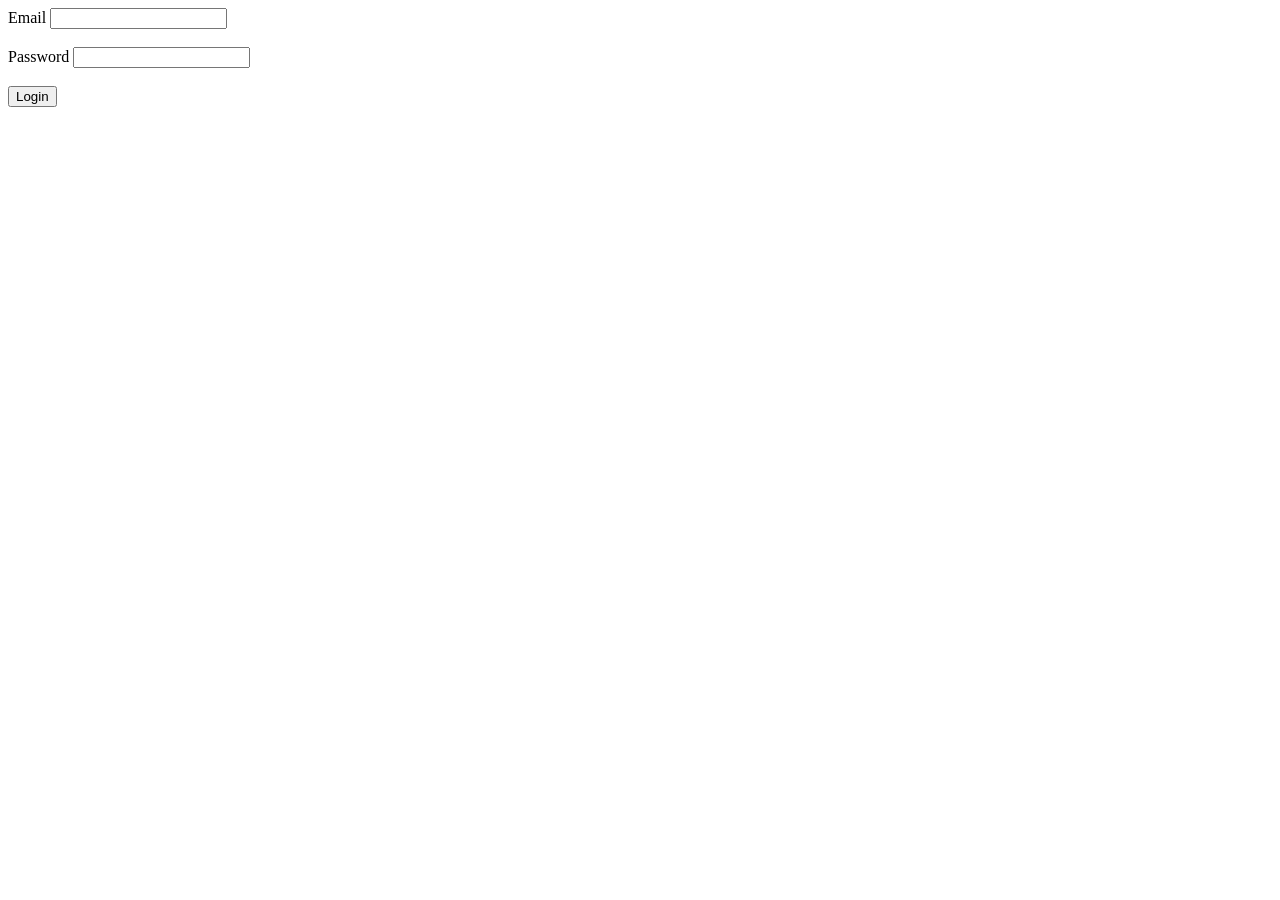
==== login.html @ 5e251002 "Add files via upload" ====
<!DOCTYPE html>
<html lang="en">
<head>
    <meta charset="UTF-8">
    <meta name="viewport" content="width=device-width, initial-scale=1.0">
    <title>Document</title>
</head>
<body>
    <form id="login" >
        <label for="email">Email</label>
        <input id="email" name="email" type="email" required />
        <br><br>
        <label for="password">Password</label>
        <input id="password" name="password" type="password" required />
        <br><br>
        <button type="submit">Login</button>
</body>
</html>
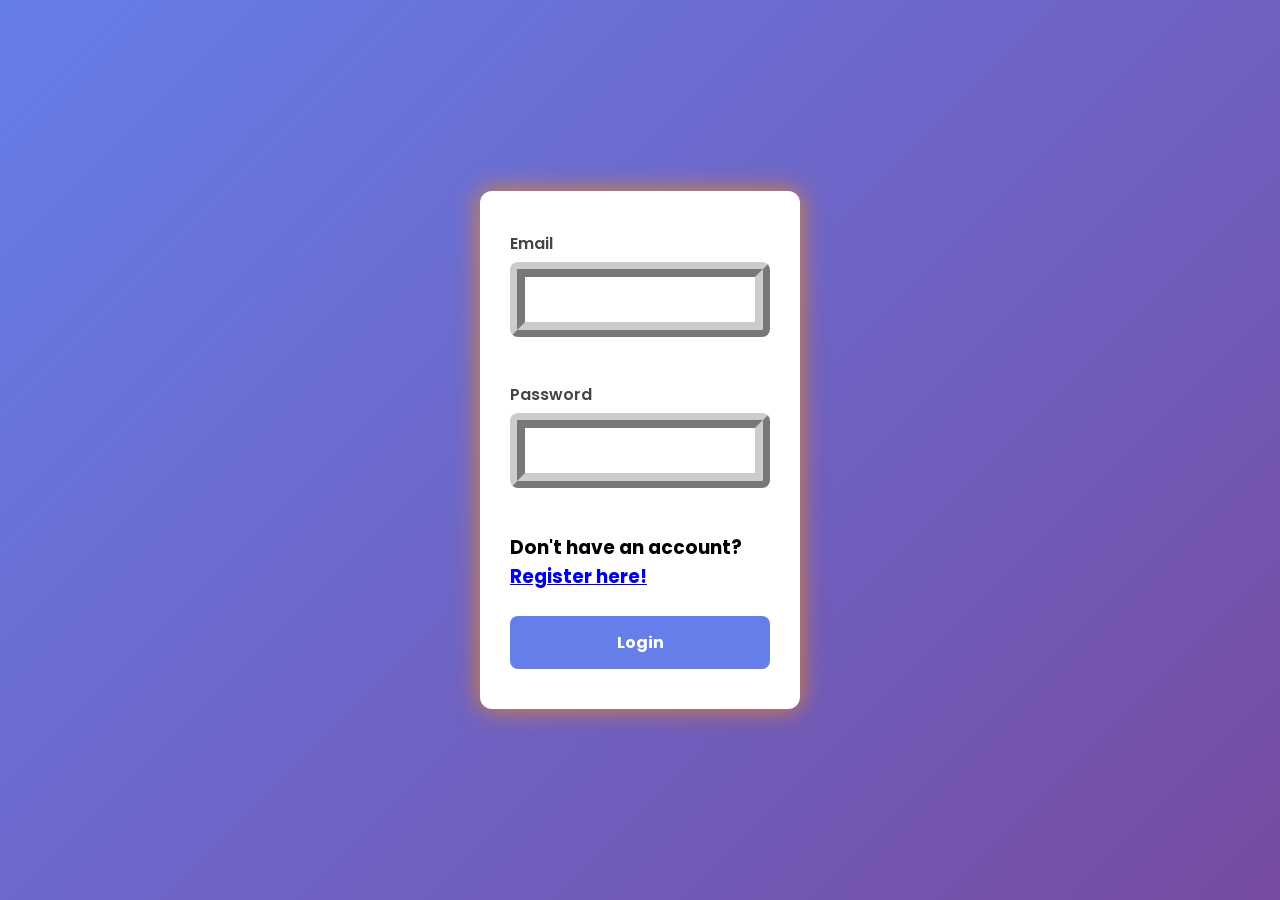
==== commit 2aacebf2: "change change in index.html,login.html,style.css" ====
--- a/login.html
+++ b/login.html
@@ -4,6 +4,7 @@
     <meta charset="UTF-8">
     <meta name="viewport" content="width=device-width, initial-scale=1.0">
     <title>Document</title>
+    <link rel="stylesheet" href="style.css">
 </head>
 <body>
     <form id="login" >
@@ -13,6 +14,9 @@
         <label for="password">Password</label>
         <input id="password" name="password" type="password" required />
         <br><br>
+        <h3>Don't have an account? <a href="signIn.html" target="main">Register here!</a></h3>
+        <br>
         <button type="submit">Login</button>
+    </form>
 </body>
-</html>+</html> 
--- a/style.css
+++ b/style.css
@@ -0,0 +1,283 @@
+/* Google Font */
+@import url('https://fonts.googleapis.com/css2?family=Poppins:wght@300;400;600&display=swap');
+
+* {
+    margin: 0;
+    padding: 0;
+    box-sizing: border-box;
+    font-family: 'Poppins', sans-serif;
+}
+
+/* Animated background */
+body {
+    min-height: 100vh;
+    display: flex;
+    justify-content: center;
+    align-items: center;
+    background: linear-gradient(-45deg, #1d2671, #c33764, #283c86, #45a247);
+    background-size: 400% 400%;
+    animation: gradientBG 10s ease infinite;
+}
+
+@keyframes gradientBG {
+    0% { background-position: 0% 50%; }
+    50% { background-position: 100% 50%; }
+    100% { background-position: 0% 50%; }
+}
+
+/* Main card */
+.header {
+    background: rgba(255, 255, 255, 0.15);
+    backdrop-filter: blur(12px);
+    padding: 50px 60px;
+    border-radius: 20px;
+    text-align: center;
+    box-shadow: 0 20px 40px rgba(0,0,0,0.25);
+    animation: fadeIn 1.5s ease;
+}
+
+@keyframes fadeIn {
+    from {
+        opacity: 0;
+        transform: translateY(30px);
+    }
+    to {
+        opacity: 1;
+        transform: translateY(0);
+    }
+}
+
+/* Text styles */
+.header h1 {
+    font-size: 40px;
+    color: #ffffff;
+    margin-bottom: 10px;
+}
+
+.header h2 {
+    font-size: 18px;
+    font-weight: 300;
+    color: #f1f1f1;
+    margin-bottom: 8px;
+}
+
+/* Buttons */
+.btn {
+    display: inline-block;
+    margin: 20px 10px 0;
+    padding: 14px 40px;
+    font-size: 16px;
+    font-weight: 500;
+    border-radius: 30px;
+    text-decoration: none;
+    transition: all 0.4s ease;
+    cursor: pointer;
+}
+
+/* Sign In button */
+.btn-ghost {
+    color: #fff;
+    border: 2px solid #fff;
+    background: transparent;
+}
+
+.btn-ghost:hover {
+    background: #ffffff;
+    color: #c33764;
+    transform: scale(1.08);
+}
+
+/* Login button */
+.btn-primary {
+    background: #ffffff;
+    color: #1d2671;
+    border: none;
+}
+
+.btn-primary:hover {
+    background: #1d2671;
+    color: #ffffff;
+    transform: scale(1.08);
+}
+
+/* Responsive */
+@media (max-width: 600px) {
+    .header {
+        padding: 40px 25px;
+    }
+
+    .header h1 {
+        font-size: 30px;
+    }
+}
+
+
+/* Reset some default styles */
+* {
+  box-sizing: border-box;
+  margin: 0;
+  padding: 0;
+}
+
+/* Page background and centering */
+body {
+  font-family: "Segoe UI", Arial, sans-serif;
+  background: linear-gradient(135deg, #74ebd5 0%, #9face6 100%);
+  height: 100vh;
+  display: flex;
+  justify-content: center;
+  align-items: center;
+}
+
+
+/* Form container */
+form#signin {
+  background: #fff;
+  padding: 40px 30px;
+  border-radius: 12px;
+  box-shadow: 0 0 25px rgba(255, 140, 0, 0.8);
+  width: 350px;
+}
+
+/* Headline (optional if you add one) */
+form#signin h2 {
+  text-align: center;
+  margin-bottom: 25px;
+  color: #333;
+}
+
+/* Labels */
+form#signin label {
+  display: block;
+  margin-bottom: 6px;
+  font-weight: 600;
+  color: #444;
+}
+
+/* Inputs */
+form#signin input {
+  width: 100%;
+  padding: 12px;
+  margin-bottom: 20px;
+  border: 1px solid #ccc;
+  border-radius: 8px;
+  font-size: 14px;
+  transition: border-color 0.3s ease, box-shadow 0.3s ease;
+}
+
+form#signin input:focus {
+  border-color: #007bff;
+  box-shadow: 0 0 6px rgba(0,123,255,0.4);
+  outline: none;
+}
+
+/* Submit button */
+form#signin button {
+  width: 100%;
+  padding: 14px;
+  background: #007bff;
+  border: none;
+  border-radius: 8px;
+  color: #fff;
+  font-size: 16px;
+  font-weight: bold;
+  cursor: pointer;
+  transition: background 0.3s ease;
+}
+
+form#signin button:hover {
+  background: #0056b3;
+}
+
+/* Responsive tweaks */
+@media (max-width: 480px) {
+  form#signin {
+    width: 90%;
+    padding: 25px 20px;
+  }
+}
+
+/* Reset defaults */
+* {
+  box-sizing: border-box;
+  margin: 0;
+  padding: 0;
+}
+
+/* Page background and centering */
+body {
+  font-family: "Segoe UI", Arial, sans-serif;
+  background: linear-gradient(135deg, #667eea 0%, #764ba2 100%);
+  height: 100vh;
+  display: flex;
+  justify-content: center;
+  align-items: center;
+}
+
+/* Form container */
+form#login {
+  background: #fff;
+  padding: 40px 30px;
+  border-radius: 12px;
+  box-shadow: 0 0 25px rgba(255, 140, 0, 0.8);
+  width: 320px;
+}
+
+/* Optional heading */
+form#login h2 {
+  text-align: center;
+  margin-bottom: 25px;
+  color: #333;
+}
+
+/* Labels */
+form#login label {
+  display: block;
+  margin-bottom: 6px;
+  font-weight: 600;
+  color: #444;
+}
+
+/* Inputs */
+form#login input {
+  width: 100%;
+  padding: 12px;
+  margin-bottom: 20px;
+  border: 4mm ridge #ccc;
+  border-radius: 8px;
+  font-size: 14px;
+  transition: border-color 0.3s ease, box-shadow 0.3s ease;
+}
+
+form#login input:focus {
+  border-color: #007bff;
+  box-shadow: 0 0 6px rgba(0,123,255,0.4);
+  outline:none;
+}
+
+/* Submit button */
+form#login button {
+  width: 100%;
+  padding: 14px;
+  background: #667eea;
+  border: none;
+  border-radius: 8px;
+  color: #fff;
+  font-size: 16px;
+  font-weight: bold;
+  cursor: pointer;
+  transition: background 0.3s ease;
+}
+
+form#login button:hover {
+  background: #4a5fc1;
+}
+
+/* Responsive tweaks */
+@media (max-width: 480px) {
+  form#login {
+    width: 90%;
+    padding: 25px 20px;
+  }
+
+}
